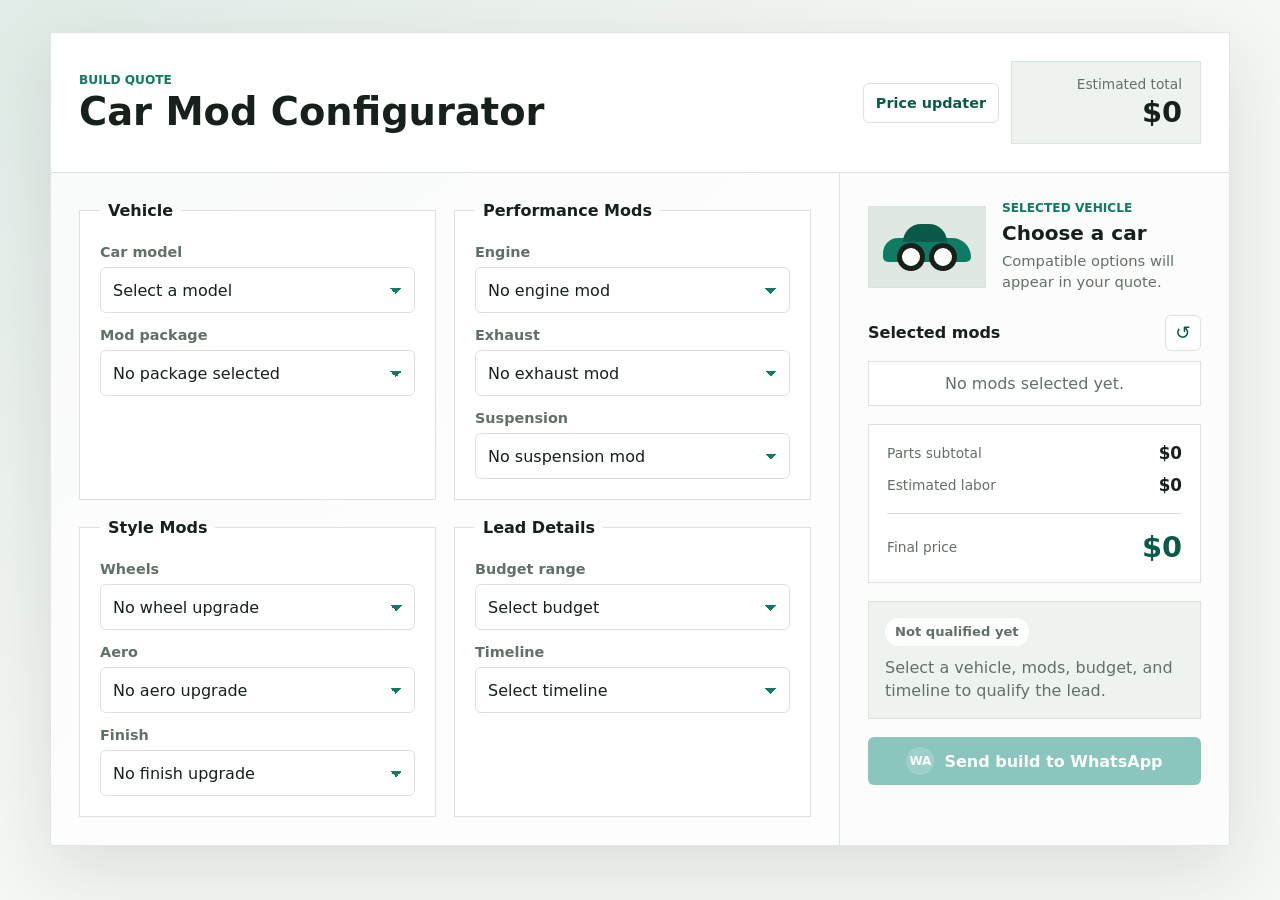
==== index.html @ a4d41219 "Build car mod configurator" ====
<!doctype html>
<html lang="en">
  <head>
    <meta charset="UTF-8" />
    <meta name="viewport" content="width=device-width, initial-scale=1.0" />
    <title>Car Mod Configurator</title>
    <link rel="stylesheet" href="styles.css" />
  </head>
  <body>
    <main class="app-shell">
      <section class="configurator" aria-labelledby="page-title">
        <div class="header-panel">
          <div>
            <p class="eyebrow">Build quote</p>
            <h1 id="page-title">Car Mod Configurator</h1>
          </div>
          <div class="header-actions">
            <a class="admin-link" href="admin.html">Price updater</a>
            <div class="quote-badge">
              <span>Estimated total</span>
              <strong id="headerTotal">$0</strong>
            </div>
          </div>
        </div>

        <div class="workspace">
          <form class="build-form" id="buildForm">
            <fieldset>
              <legend>Vehicle</legend>
              <label for="carModel">Car model</label>
              <select id="carModel" name="carModel" required>
                <option value="">Select a model</option>
              </select>

              <label for="modPackage">Mod package</label>
              <select id="modPackage" name="modPackage">
                <option value="">No package selected</option>
              </select>
            </fieldset>

            <fieldset>
              <legend>Performance Mods</legend>
              <label for="engineMod">Engine</label>
              <select id="engineMod" name="engineMod">
                <option value="">No engine mod</option>
              </select>

              <label for="exhaustMod">Exhaust</label>
              <select id="exhaustMod" name="exhaustMod">
                <option value="">No exhaust mod</option>
              </select>

              <label for="suspensionMod">Suspension</label>
              <select id="suspensionMod" name="suspensionMod">
                <option value="">No suspension mod</option>
              </select>
            </fieldset>

            <fieldset>
              <legend>Style Mods</legend>
              <label for="wheelMod">Wheels</label>
              <select id="wheelMod" name="wheelMod">
                <option value="">No wheel upgrade</option>
              </select>

              <label for="aeroMod">Aero</label>
              <select id="aeroMod" name="aeroMod">
                <option value="">No aero upgrade</option>
              </select>

              <label for="finishMod">Finish</label>
              <select id="finishMod" name="finishMod">
                <option value="">No finish upgrade</option>
              </select>
            </fieldset>

            <fieldset>
              <legend>Lead Details</legend>
              <label for="budgetRange">Budget range</label>
              <select id="budgetRange" name="budgetRange">
                <option value="">Select budget</option>
                <option value="2500">$1,000 - $2,500</option>
                <option value="5000">$2,500 - $5,000</option>
                <option value="10000">$5,000 - $10,000</option>
                <option value="15000">$10,000+</option>
              </select>

              <label for="timeline">Timeline</label>
              <select id="timeline" name="timeline">
                <option value="">Select timeline</option>
                <option value="asap">ASAP</option>
                <option value="30">Within 30 days</option>
                <option value="90">1 - 3 months</option>
                <option value="research">Still researching</option>
              </select>
            </fieldset>
          </form>

          <aside class="summary-panel" aria-label="Build summary">
            <div class="vehicle-card" id="vehicleCard">
              <div class="vehicle-art" aria-hidden="true">
                <span></span>
              </div>
              <div>
                <p class="summary-label">Selected vehicle</p>
                <h2 id="selectedVehicle">Choose a car</h2>
                <p id="vehicleNote">Compatible options will appear in your quote.</p>
              </div>
            </div>

            <div class="summary-section">
              <div class="section-title">
                <h3>Selected mods</h3>
                <button type="button" id="clearBuild" class="icon-button" aria-label="Clear build" title="Clear build">
                  &#8634;
                </button>
              </div>
              <ul class="mod-list" id="selectedMods">
                <li class="empty-state">No mods selected yet.</li>
              </ul>
            </div>

            <div class="price-box">
              <div>
                <span>Parts subtotal</span>
                <strong id="partsSubtotal">$0</strong>
              </div>
              <div>
                <span>Estimated labor</span>
                <strong id="laborTotal">$0</strong>
              </div>
              <div class="grand-total">
                <span>Final price</span>
                <strong id="finalTotal">$0</strong>
              </div>
            </div>

            <div class="qualification" id="qualificationBox">
              <span id="qualificationStatus">Not qualified yet</span>
              <p id="qualificationMessage">Select a vehicle, mods, budget, and timeline to qualify the lead.</p>
            </div>

            <button type="button" id="whatsAppQuote" class="whatsapp-button" disabled>
              <span aria-hidden="true">WA</span>
              Send build to WhatsApp
            </button>
          </aside>
        </div>
      </section>
    </main>

    <script src="script.js"></script>
  </body>
</html>
---- styles.css ----
:root {
  color-scheme: light;
  --bg: #f5f7f4;
  --panel: #ffffff;
  --panel-muted: #eef3ef;
  --ink: #17201b;
  --muted: #637067;
  --line: #dbe3dc;
  --accent: #0f7b63;
  --accent-dark: #095a49;
  --gold: #d99a2b;
  --danger: #b94b48;
  --shadow: 0 22px 70px rgba(23, 32, 27, 0.12);
}

* {
  box-sizing: border-box;
}

body {
  margin: 0;
  min-height: 100vh;
  background:
    linear-gradient(140deg, rgba(15, 123, 99, 0.09), transparent 42%),
    var(--bg);
  color: var(--ink);
  font-family:
    Inter, ui-sans-serif, system-ui, -apple-system, BlinkMacSystemFont, "Segoe UI",
    sans-serif;
}

button,
input,
select {
  font: inherit;
}

.app-shell {
  width: min(1180px, calc(100% - 32px));
  margin: 0 auto;
  padding: 32px 0;
}

.configurator {
  background: rgba(255, 255, 255, 0.74);
  border: 1px solid rgba(219, 227, 220, 0.86);
  box-shadow: var(--shadow);
  overflow: hidden;
}

.header-panel {
  display: flex;
  align-items: center;
  justify-content: space-between;
  gap: 24px;
  padding: 28px;
  border-bottom: 1px solid var(--line);
  background: #ffffff;
}

.header-actions,
.admin-toolbar {
  display: flex;
  align-items: center;
  justify-content: flex-end;
  gap: 12px;
}

.admin-link {
  display: inline-flex;
  align-items: center;
  justify-content: center;
  min-height: 40px;
  padding: 0 12px;
  border: 1px solid var(--line);
  border-radius: 6px;
  background: #fff;
  color: var(--accent-dark);
  font-size: 0.9rem;
  font-weight: 800;
  text-decoration: none;
}

.admin-link:hover {
  border-color: var(--accent);
}

.eyebrow,
.summary-label {
  margin: 0 0 6px;
  color: var(--accent);
  font-size: 0.76rem;
  font-weight: 800;
  letter-spacing: 0;
  text-transform: uppercase;
}

h1,
h2,
h3,
p {
  margin-top: 0;
}

h1 {
  margin-bottom: 0;
  font-size: clamp(1.8rem, 3vw, 3rem);
  line-height: 1;
}

.quote-badge {
  min-width: 190px;
  padding: 14px 18px;
  border: 1px solid var(--line);
  background: var(--panel-muted);
  text-align: right;
}

.quote-badge span,
.price-box span {
  display: block;
  color: var(--muted);
  font-size: 0.86rem;
}

.quote-badge strong {
  display: block;
  margin-top: 3px;
  font-size: 1.8rem;
}

.workspace {
  display: grid;
  grid-template-columns: minmax(0, 1fr) 390px;
  min-height: 640px;
}

.build-form {
  display: grid;
  grid-template-columns: repeat(2, minmax(0, 1fr));
  gap: 18px;
  align-content: start;
  padding: 28px;
}

fieldset {
  min-width: 0;
  margin: 0;
  padding: 20px;
  border: 1px solid var(--line);
  background: var(--panel);
}

legend {
  padding: 0 8px;
  color: var(--ink);
  font-weight: 800;
}

label {
  display: block;
  margin: 14px 0 7px;
  color: var(--muted);
  font-size: 0.9rem;
  font-weight: 700;
}

label:first-of-type {
  margin-top: 4px;
}

select {
  width: 100%;
  min-height: 46px;
  border: 1px solid var(--line);
  border-radius: 6px;
  background:
    linear-gradient(45deg, transparent 50%, var(--accent) 50%),
    linear-gradient(135deg, var(--accent) 50%, transparent 50%),
    #fff;
  background-position:
    calc(100% - 18px) 20px,
    calc(100% - 12px) 20px,
    100% 0;
  background-repeat: no-repeat;
  background-size:
    6px 6px,
    6px 6px,
    2.5em 2.5em;
  color: var(--ink);
  outline: none;
  padding: 0 42px 0 12px;
  appearance: none;
}

input {
  min-height: 46px;
  border: 1px solid var(--line);
  border-radius: 6px;
  background: #fff;
  color: var(--ink);
  outline: none;
  padding: 0 12px;
}

input:focus {
  border-color: var(--accent);
  box-shadow: 0 0 0 3px rgba(15, 123, 99, 0.14);
}

select:focus {
  border-color: var(--accent);
  box-shadow: 0 0 0 3px rgba(15, 123, 99, 0.14);
}

.summary-panel {
  display: flex;
  flex-direction: column;
  gap: 18px;
  padding: 28px;
  border-left: 1px solid var(--line);
  background: #fbfcfb;
}

.vehicle-card {
  display: grid;
  grid-template-columns: 118px 1fr;
  gap: 16px;
  align-items: center;
}

.vehicle-art {
  position: relative;
  height: 82px;
  background: #dfe8e2;
  border: 1px solid var(--line);
  overflow: hidden;
}

.vehicle-art::before {
  content: "";
  position: absolute;
  left: 14px;
  right: 14px;
  bottom: 25px;
  height: 24px;
  border-radius: 24px 30px 8px 8px;
  background: var(--accent);
}

.vehicle-art::after {
  content: "";
  position: absolute;
  left: 34px;
  right: 38px;
  bottom: 45px;
  height: 18px;
  border-radius: 22px 22px 0 0;
  background: var(--accent-dark);
}

.vehicle-art span::before,
.vehicle-art span::after {
  content: "";
  position: absolute;
  bottom: 16px;
  width: 18px;
  height: 18px;
  border: 5px solid #17201b;
  border-radius: 50%;
  background: #fff;
  z-index: 1;
}

.vehicle-art span::before {
  left: 28px;
}

.vehicle-art span::after {
  right: 28px;
}

.vehicle-card h2 {
  margin-bottom: 5px;
  font-size: 1.25rem;
}

.vehicle-card p:last-child {
  margin-bottom: 0;
  color: var(--muted);
  font-size: 0.92rem;
  line-height: 1.45;
}

.summary-section {
  padding-top: 4px;
}

.section-title {
  display: flex;
  align-items: center;
  justify-content: space-between;
  gap: 12px;
  margin-bottom: 10px;
}

.section-title h3 {
  margin-bottom: 0;
  font-size: 1rem;
}

.icon-button {
  display: inline-grid;
  place-items: center;
  width: 36px;
  height: 36px;
  border: 1px solid var(--line);
  border-radius: 6px;
  background: #fff;
  color: var(--accent-dark);
  cursor: pointer;
  font-size: 1.15rem;
}

.icon-button:hover {
  border-color: var(--accent);
}

.mod-list {
  display: grid;
  gap: 10px;
  max-height: 252px;
  overflow: auto;
  margin: 0;
  padding: 0;
  list-style: none;
}

.mod-list li {
  display: flex;
  justify-content: space-between;
  gap: 12px;
  padding: 12px;
  border: 1px solid var(--line);
  background: #fff;
}

.mod-list .mod-meta {
  color: var(--muted);
  font-size: 0.83rem;
  line-height: 1.35;
}

.mod-list strong {
  white-space: nowrap;
}

.mod-list .package-item {
  border-color: rgba(15, 123, 99, 0.34);
  background: rgba(15, 123, 99, 0.06);
}

.mod-list .package-item strong {
  color: var(--accent-dark);
}

.mod-list .empty-state {
  display: block;
  color: var(--muted);
  text-align: center;
}

.price-box {
  display: grid;
  gap: 12px;
  padding: 18px;
  border: 1px solid var(--line);
  background: #fff;
}

.price-box div {
  display: flex;
  align-items: center;
  justify-content: space-between;
  gap: 12px;
}

.price-box strong {
  font-size: 1.05rem;
}

.price-box .grand-total {
  margin-top: 6px;
  padding-top: 16px;
  border-top: 1px solid var(--line);
}

.grand-total strong {
  color: var(--accent-dark);
  font-size: 1.8rem;
}

.qualification {
  padding: 16px;
  border: 1px solid var(--line);
  background: var(--panel-muted);
}

.qualification span {
  display: inline-flex;
  align-items: center;
  min-height: 28px;
  padding: 3px 10px;
  border-radius: 999px;
  background: #fff;
  color: var(--muted);
  font-size: 0.82rem;
  font-weight: 800;
}

.qualification p {
  margin: 10px 0 0;
  color: var(--muted);
  line-height: 1.45;
}

.qualification.hot span {
  background: rgba(15, 123, 99, 0.12);
  color: var(--accent-dark);
}

.qualification.warm span {
  background: rgba(217, 154, 43, 0.16);
  color: #8a5b0a;
}

.qualification.cold span {
  background: rgba(185, 75, 72, 0.12);
  color: var(--danger);
}

.whatsapp-button {
  display: inline-flex;
  align-items: center;
  justify-content: center;
  gap: 10px;
  width: 100%;
  min-height: 48px;
  border: 0;
  border-radius: 6px;
  background: #128c7e;
  color: #fff;
  cursor: pointer;
  font-weight: 800;
}

.whatsapp-button span {
  display: inline-grid;
  place-items: center;
  width: 28px;
  height: 28px;
  border-radius: 50%;
  background: rgba(255, 255, 255, 0.18);
  font-size: 0.75rem;
}

.whatsapp-button:hover:not(:disabled) {
  background: #0b6f64;
}

.whatsapp-button:disabled {
  cursor: not-allowed;
  opacity: 0.48;
}

.admin-layout {
  max-width: 960px;
}

.admin-card {
  min-height: auto;
}

.primary-button,
.secondary-button {
  min-height: 40px;
  border-radius: 6px;
  cursor: pointer;
  font-weight: 800;
  padding: 0 14px;
}

.primary-button {
  border: 0;
  background: var(--accent);
  color: #fff;
}

.primary-button:hover {
  background: var(--accent-dark);
}

.secondary-button {
  border: 1px solid var(--line);
  background: #fff;
  color: var(--accent-dark);
}

.secondary-button:hover {
  border-color: var(--accent);
}

.price-updater {
  display: grid;
  gap: 18px;
  padding: 28px;
}

.status-pill {
  justify-self: start;
  min-height: 32px;
  padding: 6px 12px;
  border-radius: 999px;
  background: var(--panel-muted);
  color: var(--muted);
  font-size: 0.86rem;
  font-weight: 800;
}

.status-pill[data-type="success"] {
  background: rgba(15, 123, 99, 0.12);
  color: var(--accent-dark);
}

.status-pill[data-type="warning"] {
  background: rgba(217, 154, 43, 0.16);
  color: #8a5b0a;
}

.price-table-wrap {
  overflow-x: auto;
  border: 1px solid var(--line);
  background: #fff;
}

.price-table {
  width: 100%;
  border-collapse: collapse;
}

.price-table th,
.price-table td {
  padding: 16px;
  border-bottom: 1px solid var(--line);
  text-align: left;
  vertical-align: middle;
}

.price-table th {
  color: var(--muted);
  font-size: 0.82rem;
  text-transform: uppercase;
}

.price-table td:first-child span {
  display: block;
  margin-top: 4px;
  color: var(--muted);
  font-size: 0.84rem;
}

.price-input {
  width: 150px;
}

.sr-only {
  position: absolute;
  width: 1px;
  height: 1px;
  padding: 0;
  margin: -1px;
  overflow: hidden;
  clip: rect(0, 0, 0, 0);
  white-space: nowrap;
  border: 0;
}

@media (max-width: 920px) {
  .workspace,
  .build-form {
    grid-template-columns: 1fr;
  }

  .summary-panel {
    border-left: 0;
    border-top: 1px solid var(--line);
  }

  .header-actions,
  .admin-toolbar {
    align-items: stretch;
    flex-direction: column;
  }
}

@media (max-width: 620px) {
  .app-shell {
    width: min(100% - 20px, 1180px);
    padding: 10px 0;
  }

  .header-panel {
    align-items: stretch;
    flex-direction: column;
    padding: 20px;
  }

  .quote-badge {
    min-width: 0;
    text-align: left;
  }

  .build-form,
  .summary-panel {
    padding: 18px;
  }

  fieldset {
    padding: 16px;
  }

  .vehicle-card {
    grid-template-columns: 1fr;
  }

  .vehicle-art {
    width: 128px;
  }
}
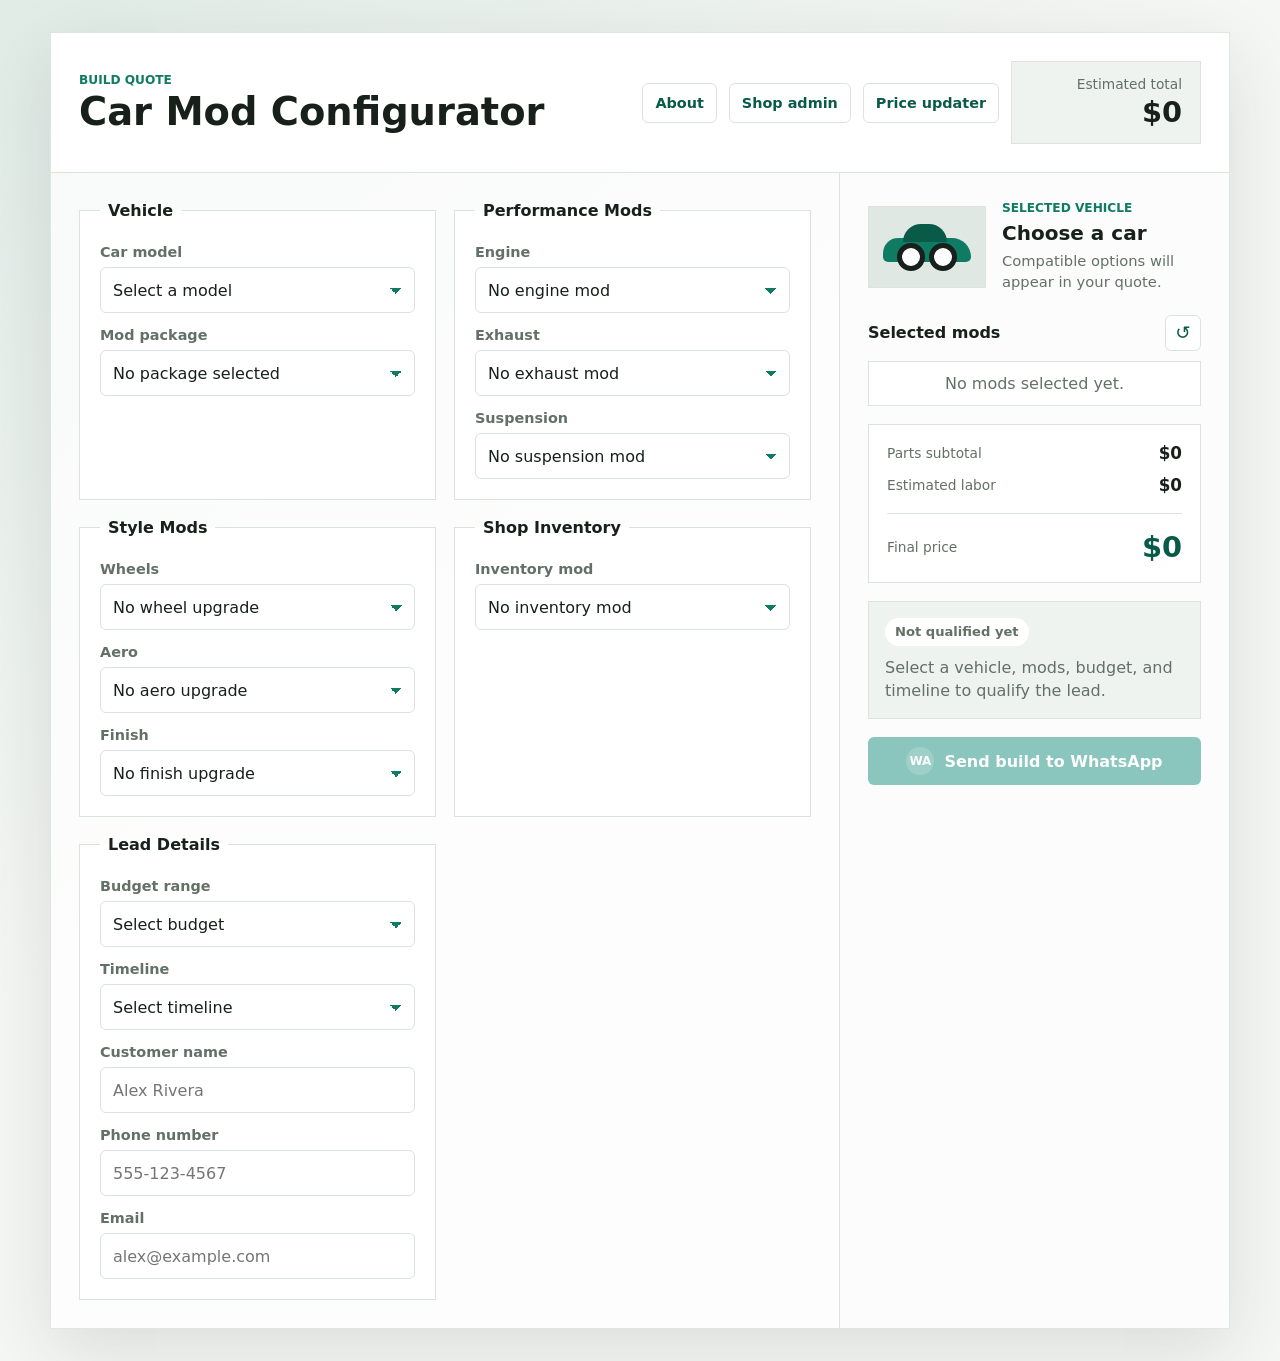
==== commit 1535944a: "Connect admin inventory and lead flow" ====
--- a/index.html
+++ b/index.html
@@ -15,7 +15,9 @@
             <h1 id="page-title">Car Mod Configurator</h1>
           </div>
           <div class="header-actions">
-            <a class="admin-link" href="admin.html">Price updater</a>
+            <a class="admin-link" href="/founder-about">About</a>
+            <a class="admin-link" href="/shop-admin-dashboard">Shop admin</a>
+            <a class="admin-link" href="/admin">Price updater</a>
             <div class="quote-badge">
               <span>Estimated total</span>
               <strong id="headerTotal">$0</strong>
@@ -75,6 +77,14 @@
             </fieldset>
 
             <fieldset>
+              <legend>Shop Inventory</legend>
+              <label for="inventoryMod">Inventory mod</label>
+              <select id="inventoryMod" name="inventoryMod">
+                <option value="">No inventory mod</option>
+              </select>
+            </fieldset>
+
+            <fieldset>
               <legend>Lead Details</legend>
               <label for="budgetRange">Budget range</label>
               <select id="budgetRange" name="budgetRange">
@@ -93,6 +103,15 @@
                 <option value="90">1 - 3 months</option>
                 <option value="research">Still researching</option>
               </select>
+
+              <label for="customerName">Customer name</label>
+              <input id="customerName" name="customerName" type="text" placeholder="Alex Rivera" required />
+
+              <label for="customerPhone">Phone number</label>
+              <input id="customerPhone" name="customerPhone" type="tel" placeholder="555-123-4567" required />
+
+              <label for="customerEmail">Email</label>
+              <input id="customerEmail" name="customerEmail" type="email" placeholder="alex@example.com" />
             </fieldset>
           </form>
 
--- a/styles.css
+++ b/styles.css
@@ -194,6 +194,7 @@
 }
 
 input {
+  width: 100%;
   min-height: 46px;
   border: 1px solid var(--line);
   border-radius: 6px;
